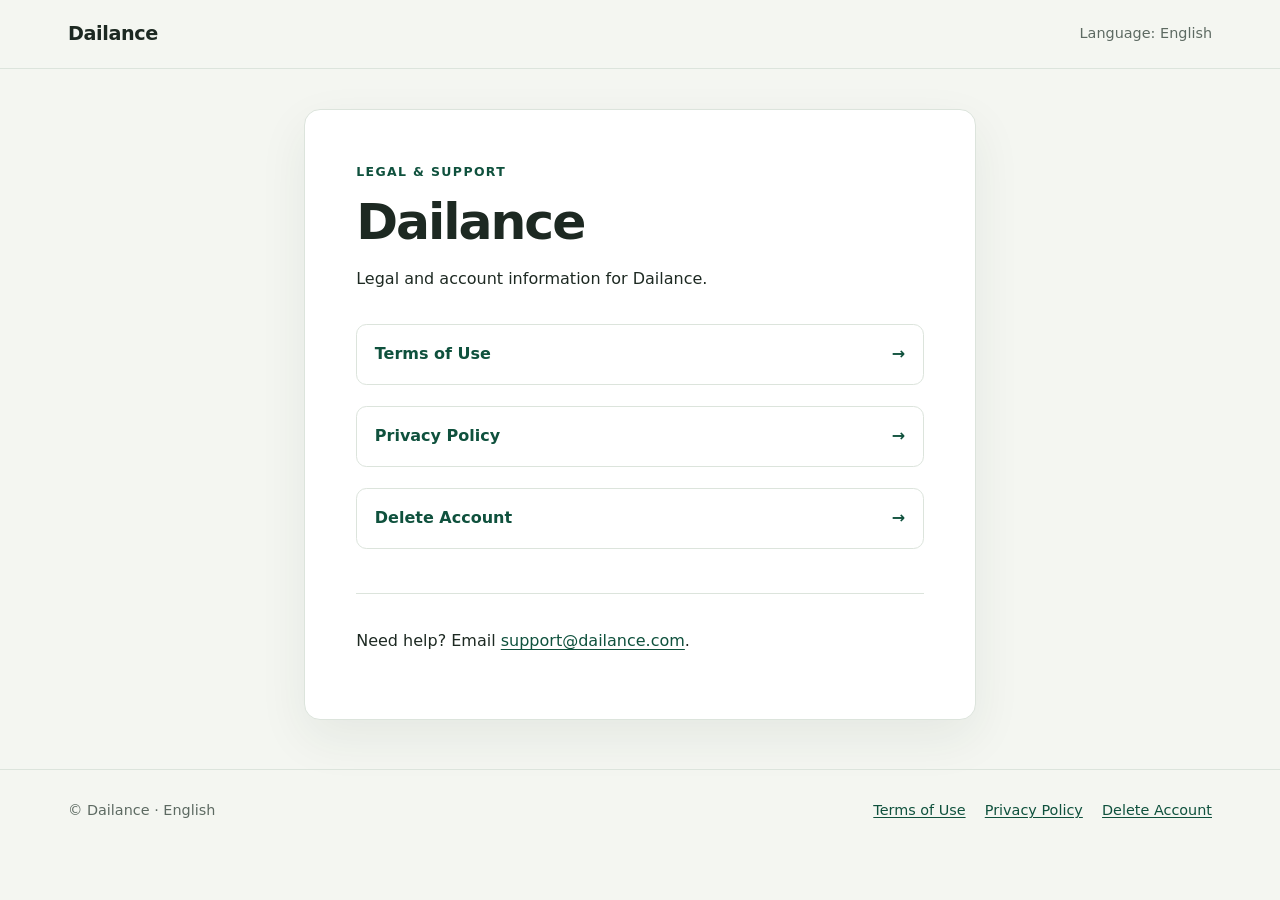
==== en/index.html @ d52d4323 "feat: add Dailance legal site" ====
<!doctype html>
<html lang="en">
<head>
  <meta charset="utf-8">
  <meta name="viewport" content="width=device-width, initial-scale=1">
  <meta name="description" content="Legal and account information for Dailance.">
  <link rel="canonical" href="https://legal.dailance.com/en/">
  <link rel="stylesheet" href="/assets/styles.css">
  <title>Legal and account information — Dailance</title>
</head>
<body>
  <a class="skip-link" href="#main-content">Skip to content</a>
  <header class="site-header">
    <div class="site-shell header-inner">
      <a class="brand" href="/en/" aria-label="Dailance English legal home">Dailance</a>
      <p class="language-indicator">Language: English</p>
    </div>
  </header>
  <main id="main-content" class="site-shell">
    <section class="content-card content-card--compact" aria-labelledby="page-title">
      <p class="eyebrow">Legal &amp; support</p>
      <h1 id="page-title">Dailance</h1>
      <p>Legal and account information for Dailance.</p>
      <ul class="link-list">
        <li><a href="/en/terms/">Terms of Use</a></li>
        <li><a href="/en/privacy/">Privacy Policy</a></li>
        <li><a href="/en/delete-account/">Delete Account</a></li>
      </ul>
      <div class="support-box">
        <p>Need help? Email <a href="mailto:support@dailance.com">support@dailance.com</a>.</p>
      </div>
    </section>
  </main>
  <footer class="site-footer">
    <div class="site-shell footer-inner">
      <p>© Dailance · English</p>
      <nav class="footer-nav" aria-label="Legal pages">
        <a href="/en/terms/">Terms of Use</a>
        <a href="/en/privacy/">Privacy Policy</a>
        <a href="/en/delete-account/">Delete Account</a>
      </nav>
    </div>
  </footer>
</body>
</html>
---- assets/styles.css ----
:root {
  color-scheme: light;
  --background: #f4f6f1;
  --surface: #ffffff;
  --text: #1d2922;
  --muted: #5d6a62;
  --accent: #176b52;
  --accent-dark: #0f513d;
  --border: #dce4dc;
  --notice-background: #fff8e7;
  --notice-border: #d49b2a;
  --shadow: 0 18px 50px rgba(28, 52, 40, 0.07);
  font-family: system-ui, -apple-system, BlinkMacSystemFont, "Segoe UI", sans-serif;
  font-synthesis: none;
  line-height: 1.65;
}

* {
  box-sizing: border-box;
}

html {
  background: var(--background);
  color: var(--text);
  scroll-behavior: smooth;
}

body {
  margin: 0;
  overflow-wrap: break-word;
}

a {
  color: var(--accent-dark);
  text-decoration-thickness: 0.08em;
  text-underline-offset: 0.16em;
}

a:hover {
  color: var(--accent);
}

a:focus-visible {
  border-radius: 0.2rem;
  outline: 3px solid rgba(23, 107, 82, 0.35);
  outline-offset: 3px;
}

.skip-link {
  background: var(--text);
  border-radius: 0 0 0.35rem 0;
  color: #ffffff;
  left: 0;
  padding: 0.65rem 1rem;
  position: fixed;
  top: 0;
  transform: translateY(-120%);
  transition: transform 0.1s ease;
  z-index: 10;
}

.skip-link:focus {
  transform: translateY(0);
}

.site-shell {
  margin: 0 auto;
  max-width: 74rem;
  padding: 0 1.25rem;
}

.site-header {
  border-bottom: 1px solid var(--border);
  padding: 1.15rem 0;
}

.header-inner {
  align-items: center;
  display: flex;
  flex-wrap: wrap;
  gap: 1rem;
  justify-content: space-between;
}

.brand {
  color: var(--text);
  font-size: 1.2rem;
  font-weight: 720;
  letter-spacing: -0.02em;
  text-decoration: none;
}

.language-indicator {
  color: var(--muted);
  font-size: 0.9rem;
  margin: 0;
}

main {
  min-height: calc(100vh - 15rem);
}

.content-card {
  background: var(--surface);
  border: 1px solid var(--border);
  border-radius: 1rem;
  box-shadow: var(--shadow);
  margin: 2.5rem auto;
  max-width: 50rem;
  padding: clamp(1.4rem, 4vw, 3.75rem);
}

.content-card--compact {
  max-width: 42rem;
}

.eyebrow {
  color: var(--accent-dark);
  font-size: 0.78rem;
  font-weight: 700;
  letter-spacing: 0.11em;
  margin: 0 0 0.5rem;
  text-transform: uppercase;
}

h1,
h2 {
  color: var(--text);
  line-height: 1.25;
  text-wrap: balance;
}

h1 {
  font-size: clamp(2rem, 7vw, 3.15rem);
  letter-spacing: -0.04em;
  margin: 0;
}

h2 {
  font-size: 1.3rem;
  letter-spacing: -0.015em;
  margin: 2.6rem 0 0.7rem;
}

p,
li {
  max-width: 70ch;
}

p {
  margin: 0.8rem 0;
}

ul,
ol {
  padding-left: 1.45rem;
}

li + li {
  margin-top: 0.55rem;
}

.page-meta {
  border-bottom: 1px solid var(--border);
  color: var(--muted);
  margin: 1rem 0 2rem;
  padding-bottom: 1.4rem;
}

.page-meta p {
  margin: 0.15rem 0;
}

.review-notice {
  background: var(--notice-background);
  border-left: 4px solid var(--notice-border);
  border-radius: 0.4rem;
  color: #4f3a12;
  margin: 1.5rem 0 2rem;
  padding: 0.9rem 1rem;
}

.review-notice strong {
  display: block;
  margin-bottom: 0.2rem;
}

.placeholder {
  background: var(--notice-background);
  border: 1px solid var(--notice-border);
  border-radius: 0.25rem;
  color: #4f3a12;
  font-weight: 700;
  overflow-wrap: anywhere;
  padding: 0.1rem 0.3rem;
}

.link-list {
  display: grid;
  gap: 0.8rem;
  list-style: none;
  margin: 2rem 0 0;
  padding: 0;
}

.link-list a {
  align-items: center;
  border: 1px solid var(--border);
  border-radius: 0.65rem;
  display: flex;
  font-weight: 650;
  justify-content: space-between;
  padding: 1rem 1.1rem;
  text-decoration: none;
}

.link-list a::after {
  content: "→";
}

.link-list a:hover {
  background: var(--background);
  border-color: #b7c8bc;
}

.support-box {
  border-top: 1px solid var(--border);
  margin-top: 2.75rem;
  padding-top: 1.35rem;
}

.site-footer {
  border-top: 1px solid var(--border);
  color: var(--muted);
  font-size: 0.9rem;
  padding: 1.8rem 0 2.5rem;
}

.footer-inner {
  display: flex;
  flex-wrap: wrap;
  gap: 0.8rem 1.4rem;
  justify-content: space-between;
}

.footer-nav {
  display: flex;
  flex-wrap: wrap;
  gap: 0.6rem 1.2rem;
}

.footer-nav a[aria-current="page"] {
  color: var(--text);
  font-weight: 700;
  text-decoration: none;
}

.footer-inner p {
  margin: 0;
}

@media (max-width: 36rem) {
  .site-shell {
    padding: 0 0.9rem;
  }

  .content-card {
    border-left: 0;
    border-radius: 0;
    border-right: 0;
    margin: 1.2rem -0.9rem;
    padding: 1.4rem 1.15rem 2rem;
  }

  .footer-inner {
    display: block;
  }

  .footer-nav {
    margin-top: 0.8rem;
  }
}

@media (prefers-reduced-motion: reduce) {
  html {
    scroll-behavior: auto;
  }

  .skip-link {
    transition: none;
  }
}
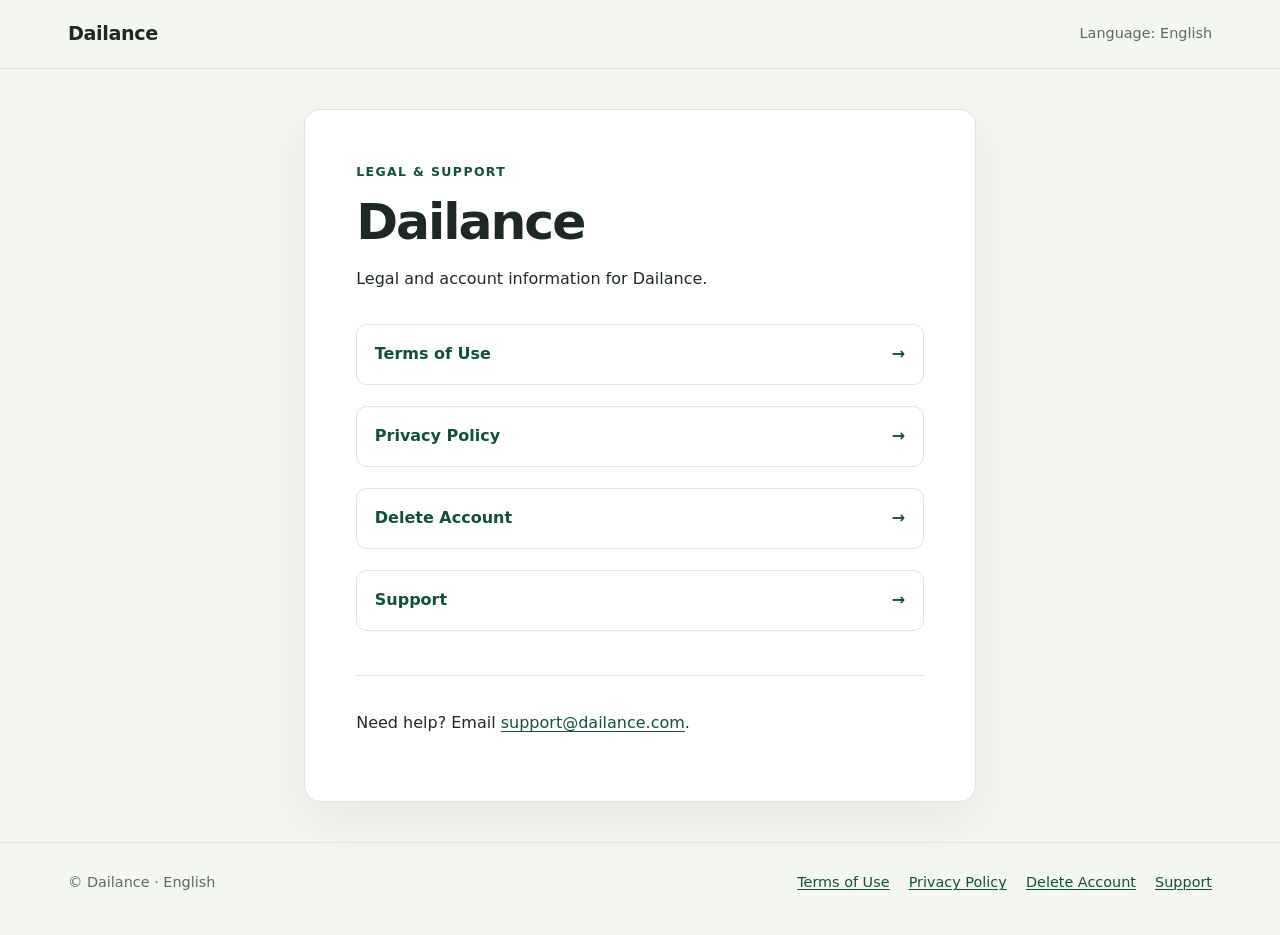
==== commit 775a8e26: "docs: finalize deletion and retention disclosures" ====
--- a/en/index.html
+++ b/en/index.html
@@ -25,6 +25,7 @@
         <li><a href="/en/terms/">Terms of Use</a></li>
         <li><a href="/en/privacy/">Privacy Policy</a></li>
         <li><a href="/en/delete-account/">Delete Account</a></li>
+        <li><a href="/en/support/">Support</a></li>
       </ul>
       <div class="support-box">
         <p>Need help? Email <a href="mailto:support@dailance.com">support@dailance.com</a>.</p>
@@ -38,6 +39,7 @@
         <a href="/en/terms/">Terms of Use</a>
         <a href="/en/privacy/">Privacy Policy</a>
         <a href="/en/delete-account/">Delete Account</a>
+        <a href="/en/support/">Support</a>
       </nav>
     </div>
   </footer>
--- a/assets/styles.css
+++ b/assets/styles.css
@@ -42,7 +42,7 @@
 
 a:focus-visible {
   border-radius: 0.2rem;
-  outline: 3px solid rgba(23, 107, 82, 0.35);
+  outline: 3px solid var(--accent);
   outline-offset: 3px;
 }
 
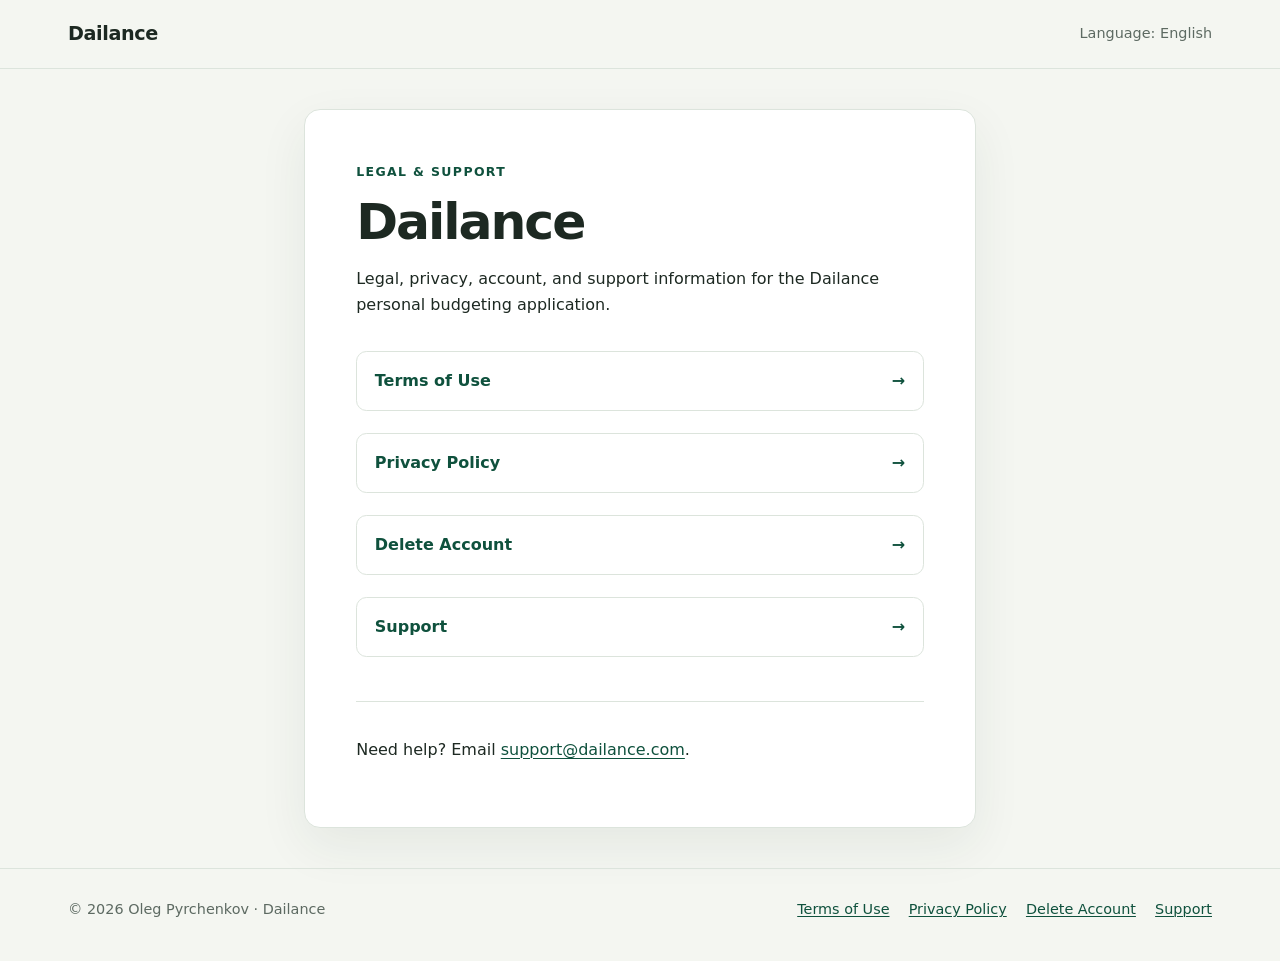
==== commit 34919186: "docs: publish finalized legal pages" ====
--- a/en/index.html
+++ b/en/index.html
@@ -3,7 +3,7 @@
 <head>
   <meta charset="utf-8">
   <meta name="viewport" content="width=device-width, initial-scale=1">
-  <meta name="description" content="Legal and account information for Dailance.">
+  <meta name="description" content="Legal, privacy, account, and support information for Dailance.">
   <link rel="canonical" href="https://legal.dailance.com/en/">
   <link rel="stylesheet" href="/assets/styles.css">
   <title>Legal and account information — Dailance</title>
@@ -20,7 +20,7 @@
     <section class="content-card content-card--compact" aria-labelledby="page-title">
       <p class="eyebrow">Legal &amp; support</p>
       <h1 id="page-title">Dailance</h1>
-      <p>Legal and account information for Dailance.</p>
+      <p>Legal, privacy, account, and support information for the Dailance personal budgeting application.</p>
       <ul class="link-list">
         <li><a href="/en/terms/">Terms of Use</a></li>
         <li><a href="/en/privacy/">Privacy Policy</a></li>
@@ -34,7 +34,7 @@
   </main>
   <footer class="site-footer">
     <div class="site-shell footer-inner">
-      <p>© Dailance · English</p>
+      <p>© 2026 Oleg Pyrchenkov · Dailance</p>
       <nav class="footer-nav" aria-label="Legal pages">
         <a href="/en/terms/">Terms of Use</a>
         <a href="/en/privacy/">Privacy Policy</a>
--- a/assets/styles.css
+++ b/assets/styles.css
@@ -7,8 +7,6 @@
   --accent: #176b52;
   --accent-dark: #0f513d;
   --border: #dce4dc;
-  --notice-background: #fff8e7;
-  --notice-border: #d49b2a;
   --shadow: 0 18px 50px rgba(28, 52, 40, 0.07);
   font-family: system-ui, -apple-system, BlinkMacSystemFont, "Segoe UI", sans-serif;
   font-synthesis: none;
@@ -171,30 +169,6 @@
   margin: 0.15rem 0;
 }
 
-.review-notice {
-  background: var(--notice-background);
-  border-left: 4px solid var(--notice-border);
-  border-radius: 0.4rem;
-  color: #4f3a12;
-  margin: 1.5rem 0 2rem;
-  padding: 0.9rem 1rem;
-}
-
-.review-notice strong {
-  display: block;
-  margin-bottom: 0.2rem;
-}
-
-.placeholder {
-  background: var(--notice-background);
-  border: 1px solid var(--notice-border);
-  border-radius: 0.25rem;
-  color: #4f3a12;
-  font-weight: 700;
-  overflow-wrap: anywhere;
-  padding: 0.1rem 0.3rem;
-}
-
 .link-list {
   display: grid;
   gap: 0.8rem;
